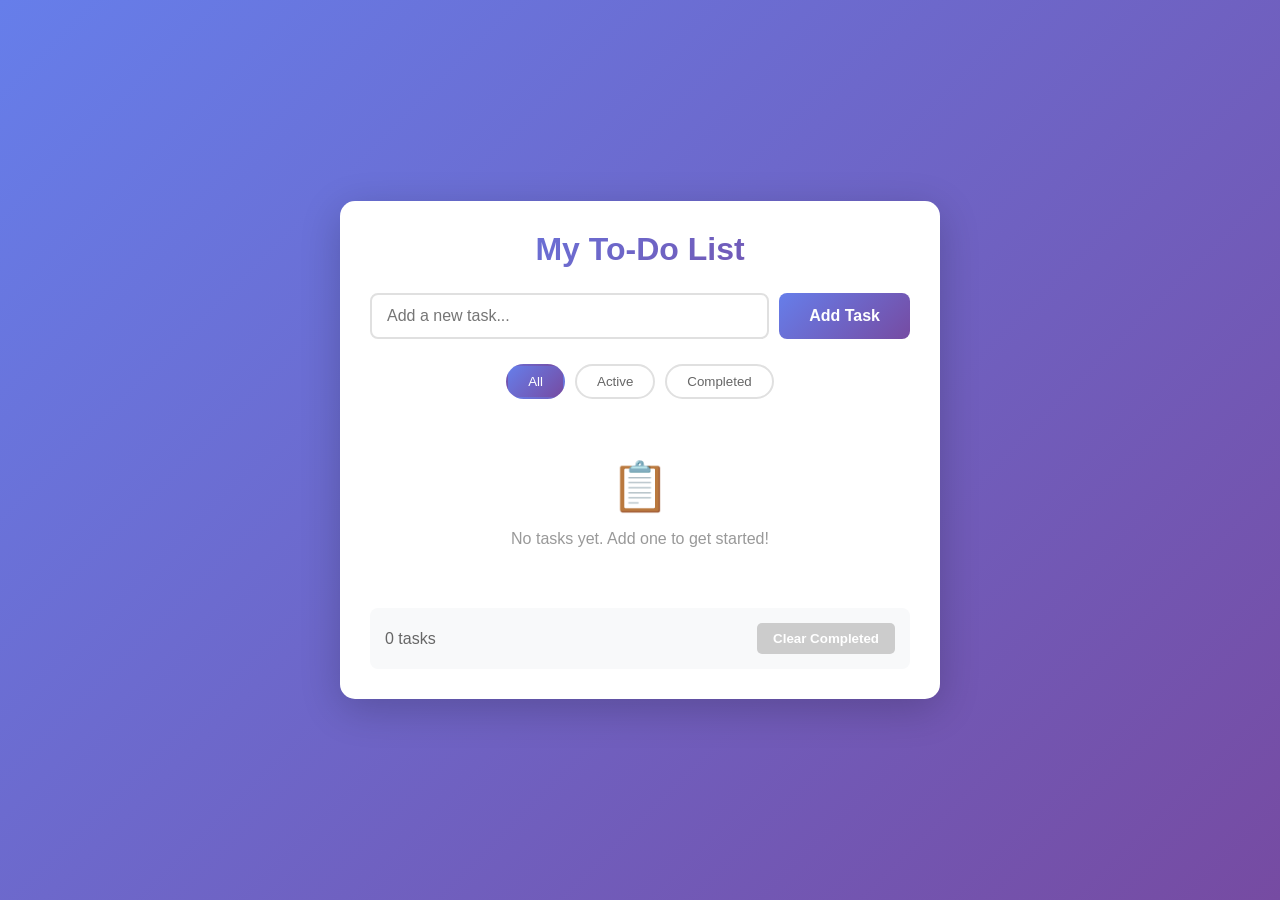
==== index.html @ 40149fa3 "Add index.html and styles.css for to-do list application" ====
<!DOCTYPE html>
<html lang="en">
<head>
    <meta charset="UTF-8">
    <meta name="viewport" content="width=device-width, initial-scale=1.0">
    <title>To-Do List App</title>
    <link rel="stylesheet" href="styles.css">
</head>
<body>
    <div class="container">
        <div class="todo-wrapper">
            <h1>My To-Do List</h1>
            
            <div class="input-section">
                <input 
                    type="text" 
                    id="todoInput" 
                    placeholder="Add a new task..." 
                    class="todo-input"
                >
                <button id="addBtn" class="add-btn">Add Task</button>
            </div>

            <div class="filter-buttons">
                <button class="filter-btn active" data-filter="all">All</button>
                <button class="filter-btn" data-filter="active">Active</button>
                <button class="filter-btn" data-filter="completed">Completed</button>
            </div>

            <ul id="todoList" class="todo-list"></ul>

            <div class="stats">
                <span id="taskCount">0 tasks</span>
                <button id="clearCompleted" class="clear-btn">Clear Completed</button>
            </div>
        </div>
    </div>

    <script src="script.js"></script>
</body>
</html>
---- styles.css ----
* {
    margin: 0;
    padding: 0;
    box-sizing: border-box;
}

body {
    font-family: 'Segoe UI', Tahoma, Geneva, Verdana, sans-serif;
    background: linear-gradient(135deg, #667eea 0%, #764ba2 100%);
    min-height: 100vh;
    display: flex;
    justify-content: center;
    align-items: center;
    padding: 20px;
}

.container {
    width: 100%;
    max-width: 600px;
}

.todo-wrapper {
    background: white;
    border-radius: 15px;
    box-shadow: 0 10px 40px rgba(0, 0, 0, 0.2);
    padding: 30px;
    animation: slideIn 0.5s ease-out;
}

@keyframes slideIn {
    from {
        opacity: 0;
        transform: translateY(-20px);
    }
    to {
        opacity: 1;
        transform: translateY(0);
    }
}

h1 {
    color: #333;
    margin-bottom: 25px;
    text-align: center;
    font-size: 2em;
    background: linear-gradient(135deg, #667eea 0%, #764ba2 100%);
    -webkit-background-clip: text;
    -webkit-text-fill-color: transparent;
    background-clip: text;
}

.input-section {
    display: flex;
    gap: 10px;
    margin-bottom: 25px;
}

.todo-input {
    flex: 1;
    padding: 12px 15px;
    border: 2px solid #e0e0e0;
    border-radius: 8px;
    font-size: 16px;
    transition: border-color 0.3s;
}

.todo-input:focus {
    outline: none;
    border-color: #667eea;
    box-shadow: 0 0 5px rgba(102, 126, 234, 0.1);
}

.add-btn {
    padding: 12px 30px;
    background: linear-gradient(135deg, #667eea 0%, #764ba2 100%);
    color: white;
    border: none;
    border-radius: 8px;
    font-size: 16px;
    font-weight: 600;
    cursor: pointer;
    transition: transform 0.2s, box-shadow 0.2s;
}

.add-btn:hover {
    transform: translateY(-2px);
    box-shadow: 0 5px 15px rgba(102, 126, 234, 0.4);
}

.add-btn:active {
    transform: translateY(0);
}

.filter-buttons {
    display: flex;
    gap: 10px;
    margin-bottom: 20px;
    justify-content: center;
    flex-wrap: wrap;
}

.filter-btn {
    padding: 8px 20px;
    border: 2px solid #e0e0e0;
    background: white;
    border-radius: 20px;
    cursor: pointer;
    transition: all 0.3s;
    font-weight: 500;
    color: #666;
}

.filter-btn:hover {
    border-color: #667eea;
    color: #667eea;
}

.filter-btn.active {
    background: linear-gradient(135deg, #667eea 0%, #764ba2 100%);
    color: white;
    border-color: transparent;
}

.todo-list {
    list-style: none;
    margin-bottom: 20px;
    max-height: 400px;
    overflow-y: auto;
}

.todo-list::-webkit-scrollbar {
    width: 8px;
}

.todo-list::-webkit-scrollbar-track {
    background: #f1f1f1;
    border-radius: 10px;
}

.todo-list::-webkit-scrollbar-thumb {
    background: #667eea;
    border-radius: 10px;
}

.todo-list::-webkit-scrollbar-thumb:hover {
    background: #764ba2;
}

.todo-item {
    display: flex;
    align-items: center;
    padding: 15px;
    background: #f8f9fa;
    border-radius: 8px;
    margin-bottom: 10px;
    animation: fadeIn 0.3s ease-out;
    transition: all 0.3s;
}

@keyframes fadeIn {
    from {
        opacity: 0;
        transform: translateX(-10px);
    }
    to {
        opacity: 1;
        transform: translateX(0);
    }
}

.todo-item:hover {
    background: #f0f0f0;
    transform: translateX(5px);
}

.todo-item.completed {
    opacity: 0.6;
}

.todo-item.completed .todo-text {
    text-decoration: line-through;
    color: #999;
}

.todo-checkbox {
    width: 20px;
    height: 20px;
    margin-right: 15px;
    cursor: pointer;
    accent-color: #667eea;
}

.todo-text {
    flex: 1;
    color: #333;
    word-break: break-word;
    font-size: 16px;
}

.delete-btn {
    background: #ff6b6b;
    color: white;
    border: none;
    padding: 6px 12px;
    border-radius: 5px;
    cursor: pointer;
    font-size: 14px;
    transition: all 0.2s;
}

.delete-btn:hover {
    background: #ff5252;
    transform: scale(1.05);
}

.delete-btn:active {
    transform: scale(0.95);
}

.stats {
    display: flex;
    justify-content: space-between;
    align-items: center;
    padding: 15px;
    background: #f8f9fa;
    border-radius: 8px;
    color: #666;
    font-weight: 500;
}

.clear-btn {
    background: #ff9800;
    color: white;
    border: none;
    padding: 8px 16px;
    border-radius: 5px;
    cursor: pointer;
    transition: all 0.2s;
    font-weight: 600;
}

.clear-btn:hover {
    background: #f57c00;
    transform: scale(1.05);
}

.clear-btn:disabled {
    background: #ccc;
    cursor: not-allowed;
    transform: scale(1);
}

.empty-state {
    text-align: center;
    padding: 40px 20px;
    color: #999;
}

.empty-state-icon {
    font-size: 48px;
    margin-bottom: 15px;
}

.empty-state-text {
    font-size: 16px;
}

@media (max-width: 500px) {
    .todo-wrapper {
        padding: 20px;
    }

    h1 {
        font-size: 1.5em;
        margin-bottom: 20px;
    }

    .input-section {
        flex-direction: column;
    }

    .add-btn {
        width: 100%;
    }

    .filter-buttons {
        gap: 8px;
    }

    .filter-btn {
        padding: 6px 16px;
        font-size: 14px;
    }

    .stats {
        flex-direction: column;
        gap: 10px;
        text-align: center;
    }

    .clear-btn {
        width: 100%;
    }
}
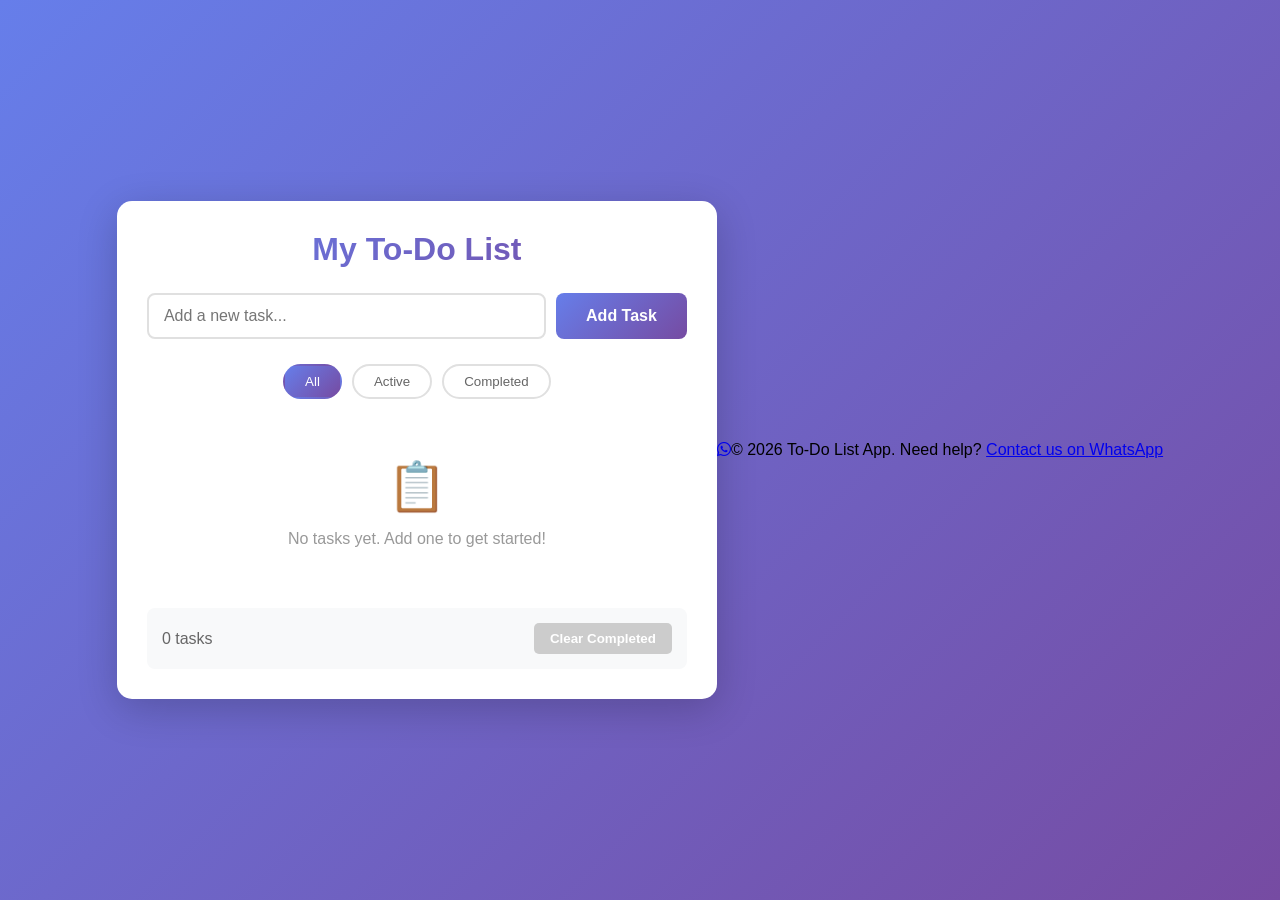
==== commit 33887425: "Add WhatsApp contact link to to-do list application" ====
--- a/index.html
+++ b/index.html
@@ -5,6 +5,7 @@
     <meta name="viewport" content="width=device-width, initial-scale=1.0">
     <title>To-Do List App</title>
     <link rel="stylesheet" href="styles.css">
+    <link rel="stylesheet" href="https://cdnjs.cloudflare.com/ajax/libs/font-awesome/6.4.0/css/all.min.css">
 </head>
 <body>
     <div class="container">
@@ -36,6 +37,16 @@
         </div>
     </div>
 
+    <!-- WhatsApp Button -->
+    <a href="https://wa.me/2347075846461" class="whatsapp-btn" target="_blank" title="Chat on WhatsApp">
+        <i class="fab fa-whatsapp"></i>
+    </a>
+
+    <!-- Footer -->
+    <footer class="footer">
+        <p>&copy; 2026 To-Do List App. Need help? <a href="https://wa.me/2347075846461" target="_blank">Contact us on WhatsApp</a></p>
+    </footer>
+
     <script src="script.js"></script>
 </body>
-</html>+</html>
